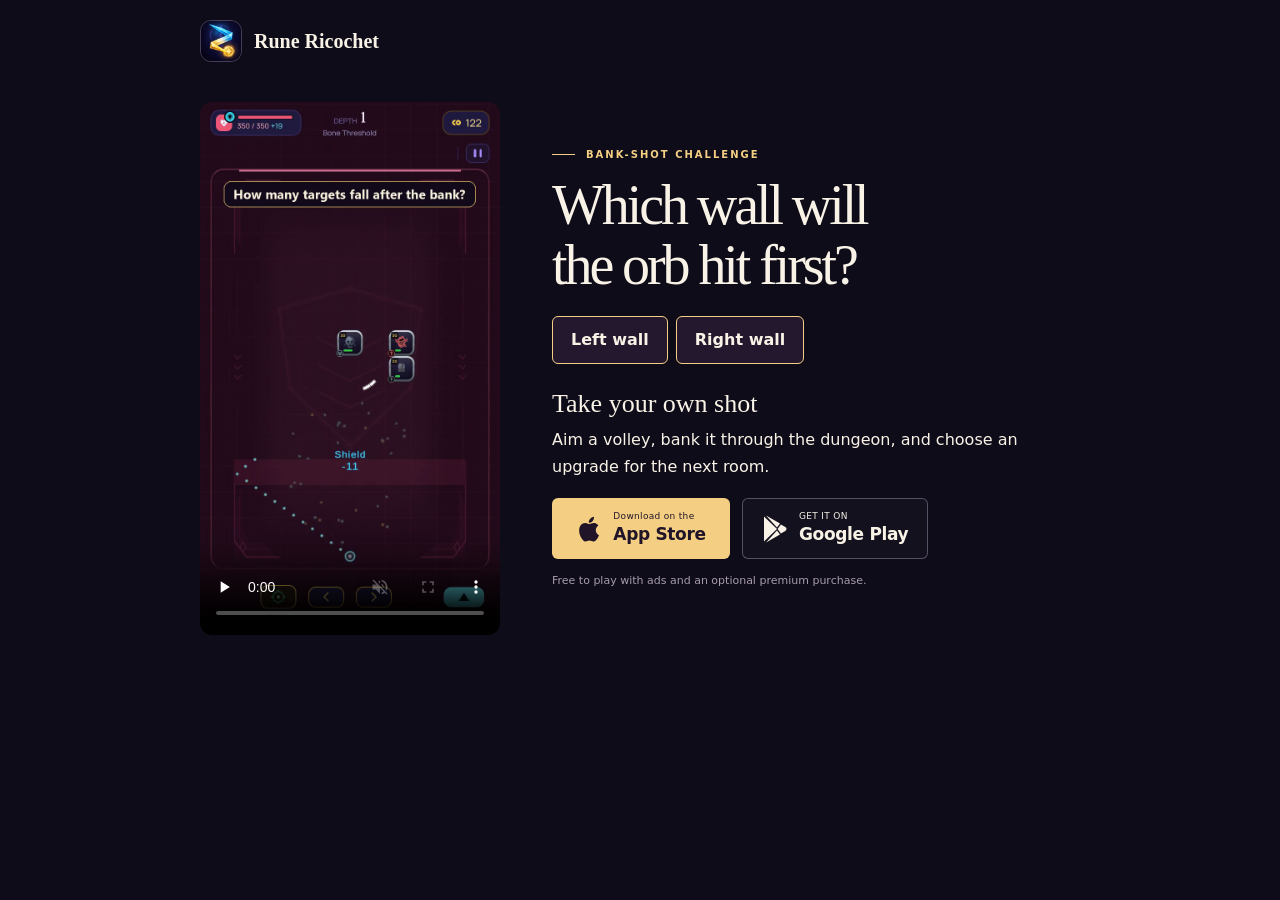
==== bank-shot/index.html @ f0f443c9 "Let visitors try the bank-shot challenge and get the game" ====
<!doctype html>
<html lang="en"><head>
<meta charset="utf-8">
<meta name="viewport" content="width=device-width, initial-scale=1">
<meta name="apple-itunes-app" content="app-id=6818950693">
<title>Bank-shot challenge | Rune Ricochet</title>
<meta name="description" content="Read the opening board, pick the wall the orb will hit first, and watch the shot in Rune Ricochet.">
<link rel="canonical" href="https://mikef907.github.io/rune-ricochet/bank-shot/">
<meta property="og:title" content="Which wall will the orb hit first?">
<meta property="og:description" content="Pick a wall and watch this eight-second Rune Ricochet bank shot.">
<meta property="og:image" content="https://mikef907.github.io/rune-ricochet/bank-shot/opening.jpg">
<meta property="og:url" content="https://mikef907.github.io/rune-ricochet/bank-shot/">
<link rel="stylesheet" href="../assets/home.css?v=20261124-install">
<link rel="stylesheet" href="challenge.css">
</head><body>
<header><a class="brand" href="../"><img src="../assets/icon.png" alt="" width="42" height="42">Rune Ricochet</a></header>
<main>
<div class="board"><video controls playsinline muted preload="none" poster="opening.jpg" aria-label="Bank shot in the Bone Threshold room" src="bank-shot.mp4"></video></div>
<section><p class="eyebrow">Bank-shot challenge</p>
<h1>Which wall will the orb hit first?</h1>
<div id="choices" hidden><button type="button" value="left">Left wall</button><button type="button" value="right">Right wall</button></div>
<p id="answer" role="status"></p>
<noscript><p>Make your pick, then press play to see the shot.</p></noscript>
<h2>Take your own shot</h2>
<p>Aim a volley, bank it through the dungeon, and choose an upgrade for the next room.</p>
<div class="store-links">
            <a class="store-button" href="https://apps.apple.com/app/id6818950693" aria-label="Download Rune Ricochet on the App Store"><svg viewBox="0 0 24 28" aria-hidden="true"><path d="M19.3 14.9c0-3 2.5-4.4 2.6-4.5-1.4-2.1-3.6-2.4-4.4-2.4-1.9-.2-3.7 1.1-4.7 1.1S10.4 8 8.8 8c-2.1 0-4 1.2-5.1 3-2.2 3.8-.6 9.5 1.5 12.6 1 1.5 2.2 3.1 3.8 3 1.5-.1 2.1-1 4-1s2.4 1 4.1.9c1.7 0 2.8-1.5 3.8-3 1.1-1.7 1.6-3.3 1.7-3.4-.1 0-3.3-1.3-3.3-5.2ZM16.2 5.9c.9-1.1 1.5-2.6 1.3-4.1-1.3.1-2.9.9-3.8 2-.8 1-1.6 2.5-1.4 4 1.5.1 3-.8 3.9-1.9Z"/></svg><span><small>Download on the</small><strong>App Store</strong></span></a>
            <a class="store-button secondary" href="https://play.google.com/store/apps/details?id=com.swollom.runericochet&amp;referrer=utm_source%3Dsite%26utm_medium%3Dchallenge%26utm_campaign%3Dbank-shot" aria-label="Get Rune Ricochet on Google Play"><svg viewBox="0 0 25 28" aria-hidden="true"><path d="M2 1.5v25l13-12.5L2 1.5Zm2-1 14 8-3 4.1L4 .5Zm14.9 9 4.4 2.6c1.6.9 1.6 2.8 0 3.8l-4.4 2.6-3.3-4.5 3.3-4.5ZM15 15.4l3 4.1-14 8 11-12.1Z"/></svg><span><small>GET IT ON</small><strong>Google Play</strong></span></a>
          </div>
<p class="store-note">Free to play with ads and an optional premium purchase.</p>
</section></main>
<script src="challenge.js"></script>
</body></html>
---- assets/home.css ----
/* Landing-page styles; policy and media-kit styles remain in styles.css. */
:root{color-scheme:dark;--bg:#0f0c19;--panel:#191321;--text:#f9f3e7;--muted:#b7adbf;--gold:#f4cf83;--cyan:#a0e7f1;--line:#ffffff20}
*{box-sizing:border-box}html{scroll-behavior:smooth;scroll-padding-top:24px}
body{margin:0;background:var(--bg);color:var(--text);font:16px/1.65 system-ui,-apple-system,BlinkMacSystemFont,"Segoe UI",sans-serif;-webkit-text-size-adjust:100%}
a{color:inherit;text-underline-offset:5px}a:focus-visible{outline:3px solid var(--cyan);outline-offset:6px}
img{display:block;max-width:100%;height:auto}svg{display:block}h1,h2,h3,p{margin:0}h1,h2,h3{text-wrap:balance}
.wrap{width:min(1180px,calc(100% - 96px));margin-inline:auto}
.skip{position:absolute;z-index:10;top:-100px;left:20px;padding:12px 20px;background:var(--gold);color:var(--bg)}.skip:focus{top:12px}
.site-header{position:relative;z-index:2;border-bottom:1px solid var(--line)}
.header-inner{min-height:96px;display:flex;align-items:center;justify-content:space-between;gap:32px}
.brand{display:flex;align-items:center;gap:12px;text-decoration:none;font:600 20px/1.1 Georgia,serif}.brand img{width:42px;height:42px;border:1px solid #c3b0e14d;border-radius:11px}
.header-nav{display:flex;align-items:center;gap:32px;font-size:13px;font-weight:550}.header-nav a{text-decoration:none;padding-block:12px}.header-nav a:hover{color:var(--gold)}
.header-nav .nav-download{padding:11px 19px;border:1px solid #f4cf8360;border-radius:5px;color:var(--gold)}
.hero-shell{position:relative;overflow:hidden;background:radial-gradient(ellipse at 78% 45%,#45325e8c,transparent 48%),radial-gradient(ellipse at 50% 100%,#38243950,transparent 65%)}
.hero-shell::before{content:"";position:absolute;inset:0;opacity:.3;pointer-events:none;background-image:radial-gradient(circle,#d5c6e7 1px,transparent 1.5px);background-size:93px 109px;mask-image:linear-gradient(90deg,transparent 35%,black)}
.hero{position:relative;display:grid;grid-template-columns:1.1fr 1fr;gap:30px;align-items:center;min-height:760px;padding-block:65px 80px}
.hero-copy{position:relative;z-index:1}
.eyebrow{display:flex;align-items:center;gap:11px;font:600 10px/1.6 system-ui,sans-serif;letter-spacing:.2em;text-transform:uppercase;color:var(--gold)}.eyebrow::before{content:"";width:23px;height:1px;background:currentColor}
h1{margin-top:25px;font:400 clamp(68px,6.8vw,96px)/.95 Georgia,"Times New Roman",serif;letter-spacing:-.055em}h1 span{display:block;color:var(--gold)}
.tagline{margin-top:27px;font-size:19px;color:#eee4f3;letter-spacing:-.025em}
.intro{margin-top:15px;max-width:440px;color:var(--muted);font-size:15px;line-height:1.8}
.store-links{display:flex;flex-wrap:wrap;gap:12px;margin-top:29px}
.store-button{min-width:178px;display:inline-flex;align-items:center;justify-content:center;gap:12px;padding:12px 19px;border:1px solid #f4cf8370;border-radius:6px;text-decoration:none;background:var(--gold);color:#201528;transition:transform .2s,background .2s}
.store-button.secondary{color:var(--text);background:#ffffff06;border-color:#b8a9ca66}
.store-button:hover{transform:translateY(-3px);background:#ffe1a7}.store-button.secondary:hover{background:#ffffff10}
.store-button svg{width:25px;height:28px;flex-shrink:0;fill:currentColor}
.store-button small{display:block;font-size:9px;line-height:1.3;letter-spacing:.035em}
.store-button strong{display:block;font-size:17px;font-weight:650;line-height:1.4;letter-spacing:-.02em}
.store-note{margin-top:13px;font-size:11px;color:#a79bac}
.hero-watch{margin-top:26px;display:inline-flex;align-items:center;gap:10px;font-size:12px;text-decoration:none;color:#e2d6ed}
.play-small{display:inline-grid;place-items:center;width:29px;height:29px;border:1px solid #b9a3ce55;border-radius:50%;font-size:9px}.hero-watch:hover{color:var(--gold)}
.hero-art{position:relative;min-height:600px;display:grid;place-items:center}
.arcane-ring{position:absolute;width:510px;height:510px;border:1px solid #baa3dd26;border-radius:50%;transform:rotate(-20deg)}
.arcane-ring::before{content:"";position:absolute;inset:27px;border:1px dashed #baa3dd33;border-radius:50%}
.arcane-ring::after{content:"✧";position:absolute;top:12px;left:61px;color:var(--gold);font-size:38px}
.orbit{position:absolute;width:116%;max-width:none;height:100%;overflow:visible;pointer-events:none}
.gameplay-preview{position:relative;width:294px;margin:0;transform:rotate(6deg)}
.gameplay-watch{display:block;position:relative;padding:7px;border:1px solid #a994ba70;border-radius:24px;background:#171020;box-shadow:0 30px 60px #0008,0 0 65px #9c62ca1c;transition:transform .3s,border-color .3s}
.gameplay-watch:hover{transform:translateY(-5px);border-color:var(--gold)}.gameplay-watch img{width:100%;border-radius:18px}
.preview-play{position:absolute;inset:0;display:grid;place-items:center}
.preview-play span{width:60px;height:60px;display:grid;place-items:center;padding-left:3px;background:#171020ce;color:var(--gold);border:1px solid #f4cf8399;border-radius:50%;backdrop-filter:blur(7px);box-shadow:0 5px 30px #0008;font-size:16px}
.gameplay-preview figcaption{margin-top:19px;text-align:center;text-transform:uppercase;font-size:9px;font-weight:500;letter-spacing:.17em;color:#bba8c8}
.combo{position:absolute;right:-1px;bottom:101px;display:flex;align-items:center;gap:14px;padding:15px 20px;border:1px solid #f4cf8355;background:#24182eea;border-radius:9px;box-shadow:0 12px 35px #0005;transform:rotate(-5deg);pointer-events:none}
.combo-symbol{color:var(--gold);font-size:31px;line-height:1}.combo small{display:block;font-size:8px;letter-spacing:.19em;color:#c6b6ca}.combo strong{display:block;font:400 26px/1.2 Georgia,serif;color:var(--gold)}
.genre-strip{border-top:1px solid var(--line);border-bottom:1px solid var(--line);background:#ffffff02}
.genre-strip .wrap{display:flex;justify-content:space-between;align-items:center;gap:25px;padding-block:22px;font-size:10px;letter-spacing:.16em;text-transform:uppercase;color:#c8bbd1}
.genre-strip i{color:var(--gold);font-size:12px;font-style:normal}
.gameplay-section{padding-block:90px 94px}
.section-heading{display:flex;justify-content:space-between;gap:28px;align-items:flex-end;margin-bottom:35px}
.section-heading h2,.download h2{margin-top:14px;font:400 clamp(36px,4vw,48px)/1.16 Georgia,serif;letter-spacing:-.035em}
.section-heading>p{max-width:285px;font-size:13px;line-height:1.8;color:var(--muted)}
.feature-grid{display:grid;grid-template-columns:repeat(3,minmax(0,1fr));gap:22px}
.feature-card{position:relative;display:flex;flex-direction:column;text-decoration:none;border:1px solid var(--line);border-radius:10px;overflow:hidden;background:#191321;transition:border-color .25s,transform .25s}
.feature-card:hover{transform:translateY(-5px);border-color:#cbb1e375}
.feature-art{height:178px;display:grid;place-items:center;border-bottom:1px solid var(--line);background:radial-gradient(ellipse at 50% 100%,#263a4b,#15151f 78%)}
.feature-art svg{width:100%;height:100%}
.feature-art.fusion{background:radial-gradient(ellipse at 24% 65%,#60322970,transparent 65%),radial-gradient(ellipse at 77% 50%,#1c526373,transparent 65%),#191521}
.feature-art.boss{background:radial-gradient(ellipse at 50% 80%,#60304470,#1c1424 80%)}
.feature-copy{padding:25px 25px 23px;display:flex;flex-direction:column;flex:1}
.card-index{color:var(--gold);letter-spacing:.14em;font-size:9px;font-weight:600}
.feature-card h3{font:400 25px/1.25 Georgia,serif;letter-spacing:-.025em;margin-top:14px}
.feature-card p{font-size:12px;line-height:1.8;color:var(--muted);margin-top:13px}
.card-link{display:flex;align-items:center;justify-content:space-between;gap:10px;padding-top:25px;margin-top:auto;font-size:11px;color:#e7dcec}.card-link b{font-size:17px;font-weight:400;color:var(--gold)}
.download{position:relative;overflow:hidden;display:flex;align-items:center;justify-content:space-between;gap:50px;padding:48px 54px;border:1px solid #b090cf40;border-radius:12px;background:radial-gradient(ellipse at 0 100%,#48304c80,transparent 65%),#1b1427}
.download-copy{display:flex;gap:28px;align-items:center}.download-copy>img{width:86px;height:86px;border-radius:20px;border:1px solid #b59ed144}
.download h2{font-size:33px;margin:0}.download p{font-size:12px;color:var(--muted);margin-top:9px}
.download-actions{flex-shrink:0}.download .store-links{margin-top:0}.download .store-note{text-align:center;margin-top:12px;font-size:10px}
.support{padding-block:43px;display:flex;justify-content:space-between;gap:30px;align-items:center;font-size:12px;color:var(--muted)}
.support strong{color:var(--text);font-weight:550;margin-right:7px}.support a{color:#e5d4ed;text-decoration:none}.support a:hover{text-decoration:underline}
.site-footer{padding-block:30px;border-top:1px solid var(--line)}
.footer-inner{display:flex;justify-content:space-between;align-items:center;gap:26px;font-size:10px;color:#aea1b9}
.footer-inner nav{display:flex;flex-wrap:wrap;gap:22px}.footer-inner a{text-decoration:none;padding-block:8px}.footer-inner a:hover{color:var(--gold)}
@media(max-width:1100px){
.wrap{width:calc(100% - 64px)}.hero{gap:15px;min-height:710px}.hero-art{min-height:550px}.gameplay-preview{width:260px}.arcane-ring{width:440px;height:440px}.combo{right:-10px;bottom:75px}
.download{padding:38px;gap:30px}.download-copy>img{display:none}}
@media(max-width:800px){
.wrap{width:calc(100% - 44px)}.header-inner{min-height:78px;gap:14px}.brand{font-size:17px}.brand img{width:36px;height:36px}.header-nav{gap:19px;font-size:12px}.header-nav .nav-download{padding:9px 13px}
.hero{grid-template-columns:1fr 1fr;padding-block:56px}h1{font-size:64px}.hero .eyebrow{font-size:8px;letter-spacing:.13em}.tagline{font-size:16px}.intro{font-size:13px}
.hero .store-links{flex-direction:column;align-items:flex-start}.hero .store-button{min-width:190px}
.gameplay-preview{width:245px}.arcane-ring{width:365px;height:365px}.combo{right:-8px;bottom:83px;padding:12px}
.genre-strip .wrap{font-size:8px;letter-spacing:.08em;gap:12px}.gameplay-section{padding-block:65px}
.feature-grid{gap:14px}.feature-copy{padding:20px 17px}.feature-card h3{font-size:22px}.feature-art{height:140px}
.download{flex-direction:column;align-items:flex-start;gap:25px}.download-copy>img{display:block;width:70px;height:70px}.download .store-note{text-align:left}
.footer-inner{align-items:flex-start;flex-direction:column;gap:14px}}
@media(max-width:600px){
.header-inner{min-height:76px}.header-nav{gap:0}.header-nav .nav-gameplay,.header-nav .nav-media{display:none}.brand{font-size:17px;gap:9px}.header-nav .nav-download{font-size:11px;padding:9px 12px}
.hero{grid-template-columns:1fr;gap:14px;padding-block:45px 28px}.hero .eyebrow{font-size:9px;letter-spacing:.15em}
h1{font-size:clamp(64px,17vw,88px);margin-top:22px}.tagline{font-size:16px;margin-top:24px}.intro{font-size:13px;max-width:370px;margin-top:12px}
.hero .store-links{flex-direction:row;gap:9px;margin-top:23px}.hero .store-button{min-width:0;flex:1}
.store-button{min-width:0;padding:11px 12px;gap:9px}.store-button strong{font-size:15px}.store-button small{font-size:8px}.store-button svg{width:21px;height:25px}
.store-note{font-size:10px}.hero-watch{margin-top:20px}.hero-art{min-height:540px;margin-top:5px}.gameplay-preview{width:248px}.arcane-ring{width:360px;height:360px}.combo{right:0;bottom:78px}.orbit{width:108%}
.genre-strip .wrap{display:grid;grid-template-columns:1fr 1fr;gap:14px 10px;padding-block:20px;text-align:center;font-size:9px}.genre-strip i{display:none}
.gameplay-section{padding-block:54px}.section-heading{display:block;margin-bottom:26px}.section-heading h2{font-size:38px}.section-heading>p{margin-top:14px;max-width:340px}
.feature-grid{grid-template-columns:1fr;gap:20px}.feature-art{height:170px}.feature-copy{padding:25px}.feature-card h3{font-size:26px}.feature-card p{font-size:13px}.card-link{font-size:12px;padding-top:20px}
.download{padding:28px 23px;gap:25px;border-radius:10px}.download-copy{gap:17px}.download-copy>img{width:56px;height:56px;border-radius:13px}.download h2{font-size:29px}.download p{font-size:11px}
.download-actions{width:100%}.download .store-links{gap:9px}.download .store-button{flex:1}.download .store-note{line-height:1.7}
.support{display:block;padding-block:31px;font-size:12px}.support p{max-width:280px;margin-bottom:14px}.footer-inner{font-size:10px}.footer-inner nav{gap:12px 20px}}
@media(max-width:360px){.wrap{width:calc(100% - 32px)}.brand{font-size:15px}.store-button{padding-inline:9px;gap:7px}.store-button strong{font-size:14px}.download{padding-inline:16px}}
@media(prefers-reduced-motion:reduce){html{scroll-behavior:auto}*,*::before,*::after{transition:none!important}}

/* Searchable game information, with native keyboard-accessible disclosures. */
.about-game{display:grid;grid-template-columns:.85fr 1.15fr;gap:70px;padding-block:0 80px}
.about-intro h2{margin-top:16px;font:400 clamp(30px,3.3vw,40px)/1.2 Georgia,serif;letter-spacing:-.035em}
.about-intro>p:not(.eyebrow){margin-top:20px;color:var(--muted);font-size:14px;line-height:1.85}
.about-intro>a{display:inline-block;margin-top:22px;color:var(--gold);font-size:12px}
.game-questions{border-top:1px solid var(--line)}
.game-questions details{border-bottom:1px solid var(--line);padding-block:19px}
.game-questions summary{cursor:pointer;color:var(--text);font-size:15px;font-weight:550;padding-right:8px;line-height:1.6}
.game-questions summary::marker{color:var(--gold)}
.game-questions summary:focus-visible{outline:3px solid var(--cyan);outline-offset:6px}
.game-questions details p{margin:13px 0 2px;color:var(--muted);font-size:13px;line-height:1.85}
.game-questions a{color:var(--gold)}
@media(max-width:800px){.about-game{gap:35px;padding-bottom:65px}}
@media(max-width:600px){.about-game{grid-template-columns:1fr;gap:26px;padding-bottom:54px}.about-intro h2{font-size:34px}.game-questions summary{font-size:14px}}

@media (max-width: 700px) and (min-height: 460px) {
  html { scroll-padding-top: 80px; }
  .site-header { position: sticky; top: 0; background: var(--bg); }
  .header-inner { min-height: 60px; }
  .header-nav .nav-download { display: inline-flex; align-items: center; gap: 4px; min-height: 44px; }
}
---- bank-shot/challenge.css ----
header, main { max-width: 920px; margin: auto; padding: 20px; }
main { display: grid; grid-template-columns: minmax(180px, 300px) 1fr; align-items: center; gap: 52px; }
.board video { width: 100%; display: block; aspect-ratio: 9/16; object-fit: contain; background: #171020; border-radius: 12px; }
h1 { font: 400 clamp(32px, 5vw, 56px)/1.08 Georgia, serif; margin: 12px 0 20px; }
h2 { font: 400 26px/1.2 Georgia, serif; margin: 24px 0 8px; }
#choices button { font: inherit; font-weight: 600; padding: 10px 18px; margin-right: 8px; border-radius: 6px; background: #24182e; color: var(--text); border: 1px solid var(--gold); cursor: pointer; }
#choices button:focus-visible { outline: 3px solid var(--cyan); }
#answer { margin-top: 8px; color: var(--gold); }
.store-links { margin-top: 18px; }
@media (max-width: 720px) {
  main { display: flex; flex-direction: column; gap: 16px; padding-top: 0; }
  .board { width: min(54vw, 24vh); }
  section { width: 100%; max-width: 450px; }
  header { padding-block: 10px; }
  h1 { font-size: 32px; margin: 6px 0 12px; }
  .store-links { flex-wrap: wrap; }
}
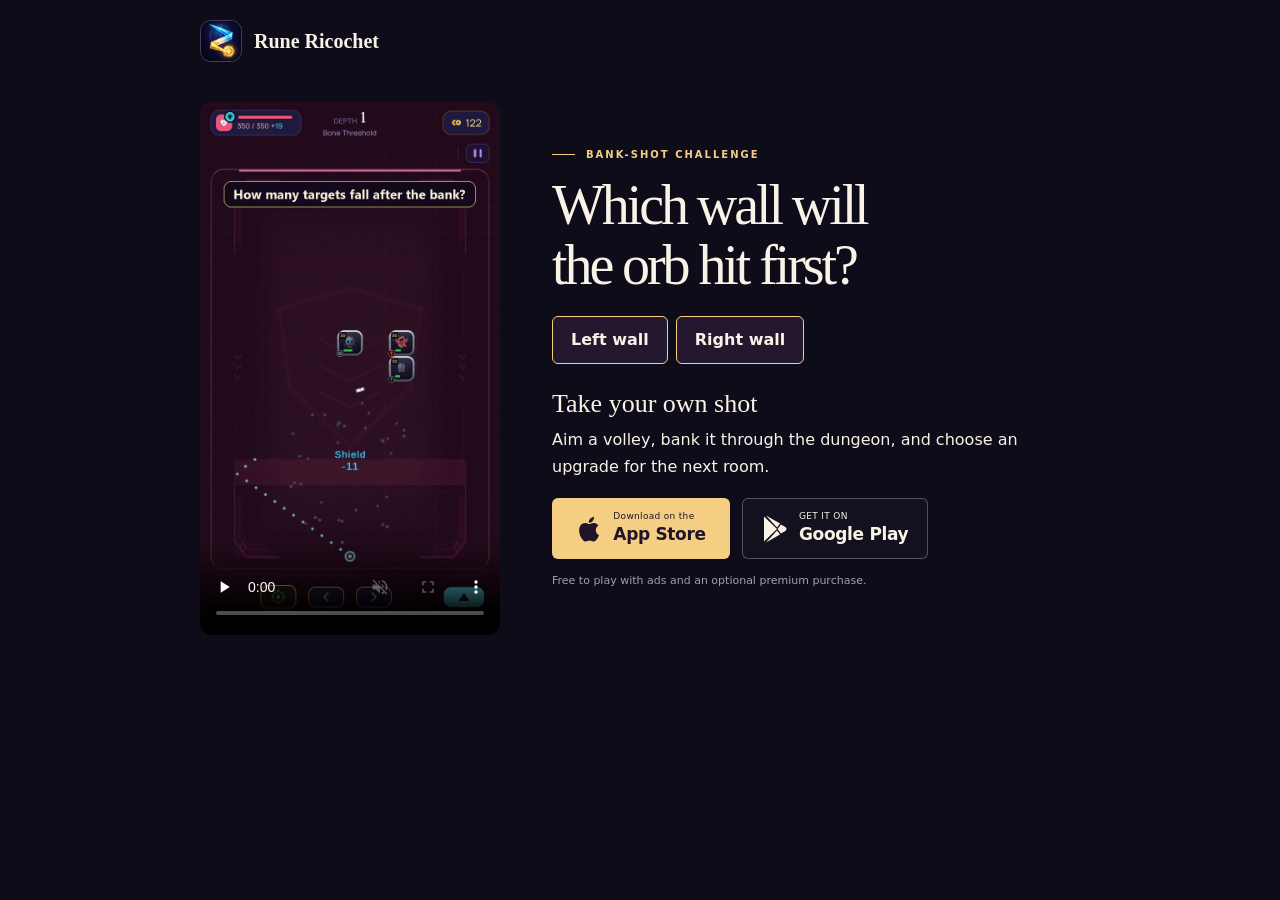
==== commit 35c4da75: "Let players share the bank-shot challenge after a guess" ====
--- a/bank-shot/index.html
+++ b/bank-shot/index.html
@@ -20,6 +20,11 @@
 <h1>Which wall will the orb hit first?</h1>
 <div id="choices" hidden><button type="button" value="left">Left wall</button><button type="button" value="right">Right wall</button></div>
 <p id="answer" role="status"></p>
+<div id="referral" hidden>
+  <button id="share" type="button">Challenge a friend</button>
+  <span id="share-status" role="status"></span>
+  <input id="share-url" type="url" aria-label="Challenge link to copy" readonly hidden>
+</div>
 <noscript><p>Make your pick, then press play to see the shot.</p></noscript>
 <h2>Take your own shot</h2>
 <p>Aim a volley, bank it through the dungeon, and choose an upgrade for the next room.</p>
--- a/bank-shot/challenge.css
+++ b/bank-shot/challenge.css
@@ -15,3 +15,7 @@
   h1 { font-size: 32px; margin: 6px 0 12px; }
   .store-links { flex-wrap: wrap; }
 }
+
+#share { padding: 10px 0; min-height: 44px; background: none; border: 0; color: var(--gold); text-decoration: underline; font: inherit; cursor: pointer; }
+#share:focus-visible { outline: 3px solid var(--cyan); }
+#share-url { width: 100%; padding: 8px; font: inherit; }
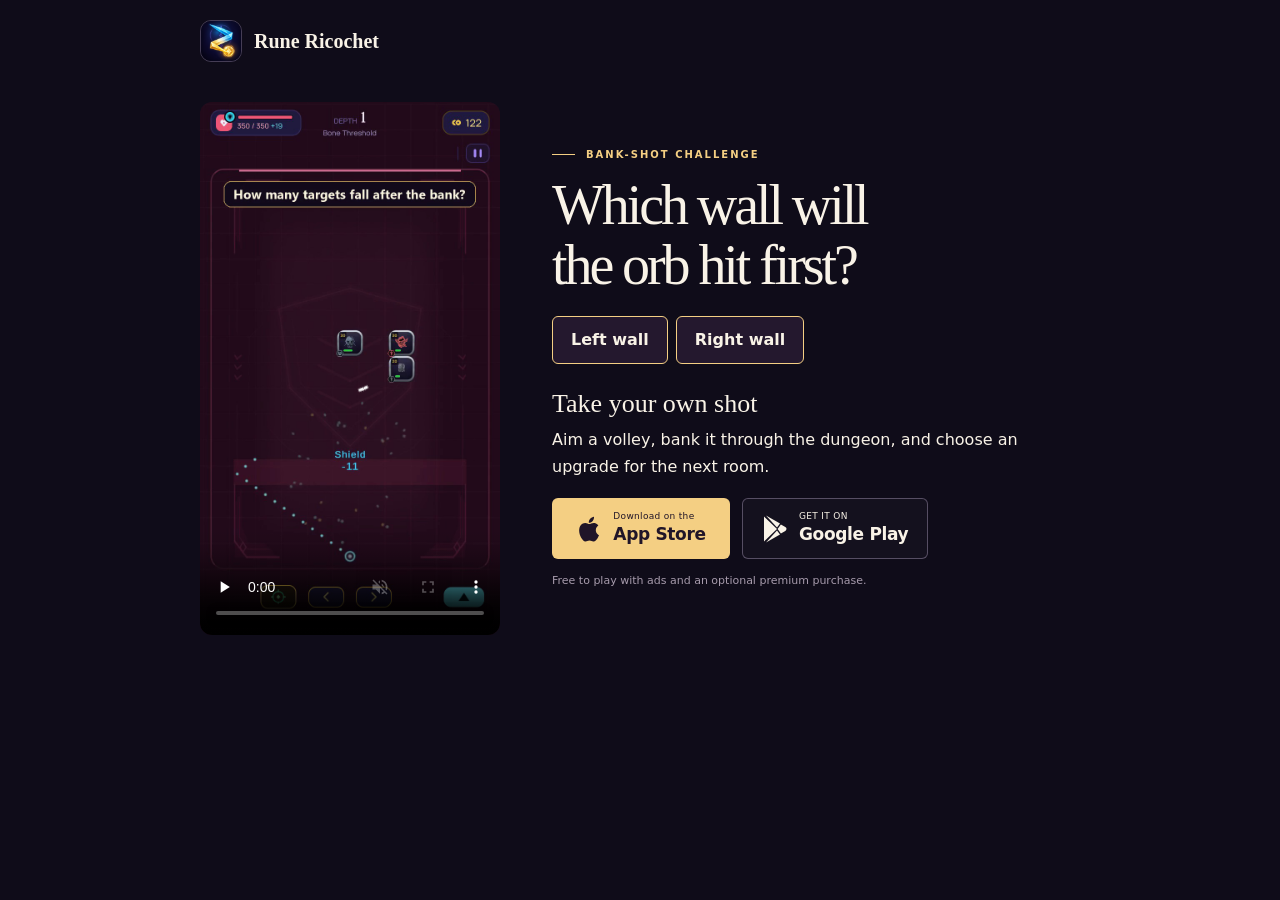
==== commit 6598a629: "Serve bank-shot and terms pages from the domain root" ====
--- a/bank-shot/index.html
+++ b/bank-shot/index.html
@@ -5,11 +5,11 @@
 <meta name="apple-itunes-app" content="app-id=6818950693">
 <title>Bank-shot challenge | Rune Ricochet</title>
 <meta name="description" content="Read the opening board, pick the wall the orb will hit first, and watch the shot in Rune Ricochet.">
-<link rel="canonical" href="https://mikef907.github.io/rune-ricochet/bank-shot/">
+<link rel="canonical" href="https://runericochet.com/bank-shot/">
 <meta property="og:title" content="Which wall will the orb hit first?">
 <meta property="og:description" content="Pick a wall and watch this eight-second Rune Ricochet bank shot.">
-<meta property="og:image" content="https://mikef907.github.io/rune-ricochet/bank-shot/opening.jpg">
-<meta property="og:url" content="https://mikef907.github.io/rune-ricochet/bank-shot/">
+<meta property="og:image" content="https://runericochet.com/bank-shot/opening.jpg">
+<meta property="og:url" content="https://runericochet.com/bank-shot/">
 <link rel="stylesheet" href="../assets/home.css?v=20261124-install">
 <link rel="stylesheet" href="challenge.css">
 </head><body>
